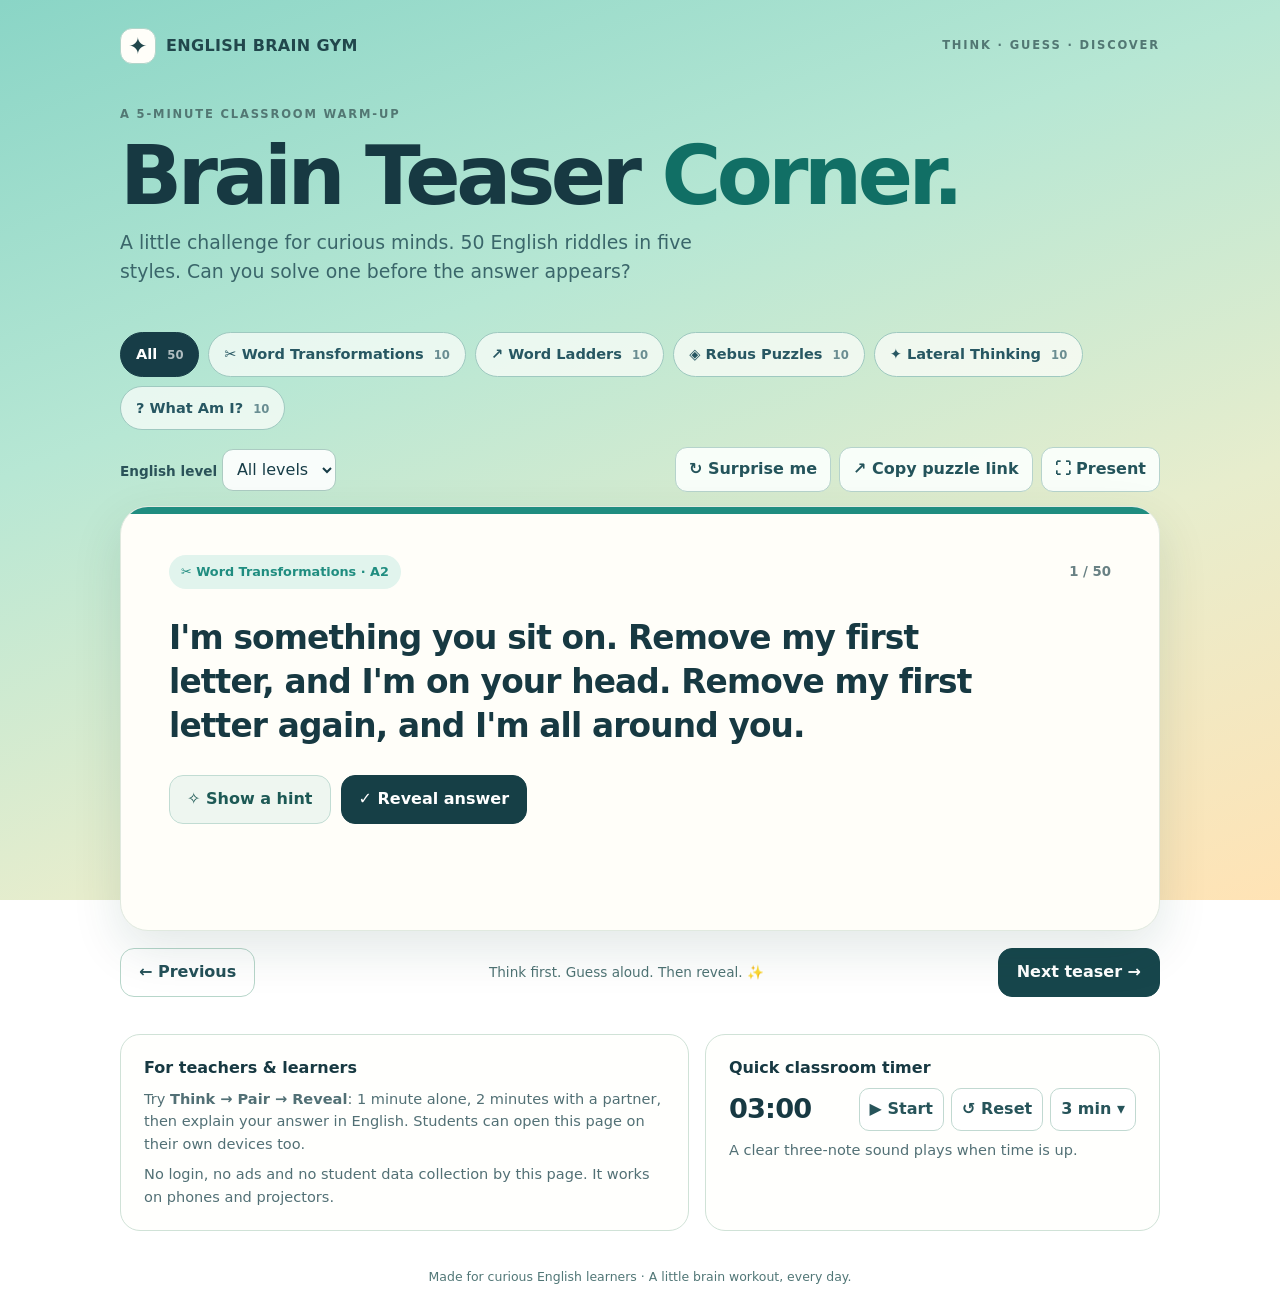
==== brain-teaser-corner/index.html @ 9cae8aae "Add standalone Brain Teaser Corner with 50 English classroom puzzles" ====
<!doctype html>
<html lang="en">
<head>
<meta charset="UTF-8"><meta name="viewport" content="width=device-width, initial-scale=1">
<meta name="theme-color" content="#c5efe3">
<meta name="description" content="50 English brain teasers for the classroom: word transformations, word ladders, rebus puzzles, lateral thinking, and What Am I?">
<title>Brain Teaser Corner · English warm-ups</title>
<style>
:root{color-scheme:light;--ink:#173942;--muted:#59747b;--paper:#fffef9;--border:#cbded9;--accent:#208d80;--accent-light:#d8f2ea;--shadow:0 18px 50px rgba(16,63,60,.12)}
*{box-sizing:border-box}html{scroll-behavior:smooth}body{margin:0;color:var(--ink);font:16px/1.55 ui-sans-serif,system-ui,-apple-system,BlinkMacSystemFont,"Segoe UI",sans-serif;background:linear-gradient(160deg,#8ad5c6 0%,#b7e7d4 35%,#e7edcd 68%,#ffe3b5 100%) fixed;min-height:100vh}
button,select{font:inherit}button{cursor:pointer}button:focus-visible,select:focus-visible,a:focus-visible{outline:3px solid #2844ad;outline-offset:3px}
.wrap{width:min(100% - 36px,1040px);margin:auto}header{padding:28px 0 12px}.brand{display:flex;align-items:center;gap:10px;color:#21474c;font-weight:780;letter-spacing:.02em}.brand-icon{display:grid;place-items:center;width:36px;height:36px;background:var(--paper);border-radius:12px;border:1px solid #b2d5ca;font-size:23px}.top{display:flex;gap:18px;align-items:center;justify-content:space-between}.eyebrow{text-transform:uppercase;letter-spacing:.16em;font-weight:800;font-size:.72rem;color:#527773}.hero{padding:30px 0 20px}.hero h1{margin:10px 0 9px;font-size:clamp(2.45rem,6.5vw,5.1rem);line-height:1.04;letter-spacing:-.055em;font-weight:850}.hero h1 span{color:#116f65}.subtitle{margin:0;color:#3a666a;max-width:620px;font-size:clamp(1rem,2.2vw,1.18rem)}
.pills{display:flex;flex-wrap:wrap;gap:9px;margin:26px 0 17px}.pill{border:1px solid #9fc9c0;background:rgba(255,255,252,.70);border-radius:40px;padding:10px 15px;color:#275762;font-size:.91rem;font-weight:650;min-height:43px}.pill[aria-pressed="true"]{background:#173d47;color:#fff;border-color:#173d47}.pill .count{opacity:.66;padding-left:5px;font-size:.8em}
.toolbar{display:flex;justify-content:space-between;align-items:center;gap:12px;flex-wrap:wrap;margin-bottom:14px}.toolbar-right{display:flex;gap:8px;flex-wrap:wrap;align-items:center}.level-label{font-size:.85rem;font-weight:750;color:#2b5359}.level-select{background:rgba(255,255,255,.9);color:#173d47;border:1px solid #accbc2;border-radius:11px;padding:9px 10px;min-height:42px}.small-btn{border:1px solid #b6d3cc;color:#24545b;background:#fbfffcee;padding:9px 13px;min-height:42px;border-radius:12px;font-weight:700}.small-btn:hover,.pill:hover{filter:brightness(.96)}.small-btn[disabled]{opacity:.45;cursor:not-allowed}
.main-card{position:relative;border-radius:28px;border:1px solid #e0e9df;background:var(--paper);padding:clamp(22px,4.5vw,48px);min-height:425px;box-shadow:var(--shadow);overflow:hidden}.main-card:before{content:"";position:absolute;top:0;left:0;right:0;height:7px;background:var(--accent)}
.kicker{display:flex;justify-content:space-between;align-items:center;gap:10px;flex-wrap:wrap}.category-chip{border-radius:30px;background:var(--accent-light);color:var(--accent);padding:7px 12px;font-size:.8rem;font-weight:800}.card-counter{font-size:.83rem;color:#698184;font-weight:700}.question{font-size:clamp(1.32rem,2.65vw,2.05rem);font-weight:770;letter-spacing:-.026em;line-height:1.35;margin:27px 0 22px;max-width:840px}.rebus-visual{font-family:ui-monospace,SFMono-Regular,Consolas,monospace;font-size:clamp(1.6rem,4.8vw,3rem);font-weight:850;line-height:1.35;letter-spacing:.04em;white-space:pre;overflow:auto;text-align:center;background:#f0f8f4;border:2px dashed #c8e1d4;border-radius:17px;padding:24px 12px;margin:13px 0 23px}.ladder-visual{background:#f0f6ff;border:2px dashed #ccd8ea;border-radius:16px;padding:22px 15px;font-size:clamp(1.25rem,3vw,1.75rem);font-weight:850;text-align:center;letter-spacing:.035em;margin:15px 0 22px}.ladder-visual .blank{color:#8b9fa8;padding:0 5px}
.actions{display:flex;flex-wrap:wrap;gap:10px;margin-top:26px}.action{min-height:48px;border-radius:14px;padding:11px 17px;border:1px solid #c1dcd3;background:#eef6f0;color:#1d5955;font-weight:800}.action.primary{background:#163f46;border-color:#163f46;color:white}.action:hover{transform:translateY(-1px)}.action[aria-expanded="true"]{background:#dce9e5}
.reveal{margin-top:19px;padding:18px 20px;background:#eaf5ee;border-left:4px solid var(--accent);border-radius:13px}.reveal h3{margin:0 0 7px;font-size:.8rem;letter-spacing:.08em;text-transform:uppercase;color:#27786a}.reveal p{margin:0;font-size:1.08rem;overflow-wrap:anywhere}.reveal p.answer{font-weight:800;color:#153e3f;font-size:clamp(1.13rem,2.4vw,1.5rem)}.reveal p.why{font-size:.93rem;color:#54716c;margin-top:9px}.hidden{display:none!important}
.bottom-nav{display:flex;justify-content:space-between;gap:10px;align-items:center;margin:17px 0 7px;flex-wrap:wrap}.nav-btn{background:rgba(255,255,255,.81);border:1px solid #b7d6ca;border-radius:14px;min-height:46px;padding:11px 18px;color:#245058;font-weight:800}.nav-btn.next{background:#17464c;color:white;border-color:#17464c}.tip{color:#4f7374;font-size:.85rem}.below{display:grid;grid-template-columns:1.25fr 1fr;gap:16px;margin:37px 0 36px}.info{border-radius:20px;border:1px solid #d0e2d7;background:rgba(255,255,252,.72);padding:21px 23px}.info h2{font-size:1rem;margin:0 0 7px}.info p{margin:0;color:#527075;font-size:.91rem}.info .tiny{margin-top:8px}.timer-box{display:flex;justify-content:space-between;align-items:center;gap:10px}.time{font-weight:900;font-size:1.7rem;font-variant-numeric:tabular-nums;letter-spacing:-.03em}.timer-buttons{display:flex;gap:7px;flex-wrap:wrap}.timer-buttons button{padding:8px 10px;background:white;border:1px solid #c1d9d1;border-radius:10px;font-weight:700;color:#27545a}
footer{text-align:center;color:#517777;font-size:.78rem;padding:0 0 28px}.footer-link{color:#275a6a;font-weight:700}.notification{position:fixed;bottom:20px;left:50%;transform:translateX(-50%);background:#193f47;color:#fff;padding:12px 19px;border-radius:13px;box-shadow:var(--shadow);z-index:2}
@media(max-width:660px){.wrap{width:min(100% - 22px,1040px)}header{padding-top:16px}.hero{padding-top:20px}.pills{margin-top:22px}.main-card{border-radius:20px;min-height:425px}.below{grid-template-columns:1fr}.bottom-nav .tip{order:3;width:100%;text-align:center}.small-btn{padding:8px 11px}.rebus-visual{font-size:1.25rem;padding:22px 6px}.timer-box{align-items:flex-start;flex-direction:column}}
@media(prefers-reduced-motion:reduce){*,*:before,*:after{animation:none!important;scroll-behavior:auto!important;transition:none!important}}
@media print{body{background:#fff}header,.pills,.toolbar,.actions,.bottom-nav,.below,footer{display:none}.main-card{box-shadow:none;border:1px solid #777}.reveal.hidden{display:block!important}}
</style>
</head>
<body>
<div class="wrap">
<header class="top"><div class="brand"><span class="brand-icon" aria-hidden="true">✦</span> ENGLISH BRAIN GYM</div><div class="eyebrow">Think · Guess · Discover</div></header>
<section class="hero"><div class="eyebrow">A 5-minute classroom warm-up</div><h1>Brain Teaser <span>Corner.</span></h1><p class="subtitle">A little challenge for curious minds. 50 English riddles in five styles. Can you solve one before the answer appears?</p></section>
<nav class="pills" id="categoryNav" aria-label="Puzzle categories"></nav>
<div class="toolbar"><div><label class="level-label" for="level">English level </label><select id="level" class="level-select"><option value="all">All levels</option><option value="A2">A2</option><option value="B1">B1</option></select></div><div class="toolbar-right"><button class="small-btn" id="randomBtn" type="button">↻ Surprise me</button><button class="small-btn" id="shareBtn" type="button">↗ Copy puzzle link</button><button class="small-btn" id="fullBtn" type="button">⛶ Present</button></div></div>
<main>
<article class="main-card" id="puzzleCard" aria-labelledby="question"><div class="kicker"><span class="category-chip" id="categoryChip"></span><span class="card-counter" id="count"></span></div><h2 id="question" class="question"></h2><div id="visual" class="rebus-visual hidden" aria-label="Visual rebus puzzle"></div><div id="ladderVisual" class="ladder-visual hidden" aria-hidden="true"></div><div class="actions"><button class="action" id="hintBtn" aria-expanded="false" type="button">✧ Show a hint</button><button class="action primary" id="answerBtn" aria-expanded="false" type="button">✓ Reveal answer</button></div><div class="reveal hidden" id="hintPanel" aria-live="polite"><h3>Hint</h3><p id="hintText"></p></div><div class="reveal hidden" id="answerPanel" aria-live="polite"><h3>Solution</h3><p class="answer" id="answerText"></p><p class="why" id="explanation"></p></div></article>
<div class="bottom-nav"><button class="nav-btn" id="prevBtn" type="button">← Previous</button><div class="tip">Think first. Guess aloud. Then reveal. ✨</div><button class="nav-btn next" id="nextBtn" type="button">Next teaser →</button></div>
</main>
<section class="below" aria-label="Classroom tools"><div class="info"><h2>For teachers & learners</h2><p>Try <strong>Think → Pair → Reveal</strong>: 1 minute alone, 2 minutes with a partner, then explain your answer in English. Students can open this page on their own devices too.</p><p class="tiny">No login, no ads and no student data collection by this page. It works on phones and projectors.</p></div><div class="info"><h2>Quick classroom timer</h2><div class="timer-box"><div class="time" id="timerReadout" aria-live="off">03:00</div><div class="timer-buttons"><button id="timerStart" type="button">▶ Start</button><button id="timerReset" type="button">↺ Reset</button><button id="timerDuration" type="button" title="Change between 2, 3 and 5 minutes">3 min ▾</button></div></div><p class="tiny">A clear three-note sound plays when time is up.</p></div></section>
<footer>Made for curious English learners · A little brain workout, every day.</footer>
</div><div class="notification hidden" role="status" id="toast"></div>
<script>
"use strict";
const DATA={"categoryMeta":[{"id":"transform","name":"Word Transformations","icon":"✂","summary":"Remove letters. Find new words.","color":"#208d80"},{"id":"ladder","name":"Word Ladders","icon":"↗","summary":"Change one letter at a time.","color":"#5364ba"},{"id":"rebus","name":"Rebus Puzzles","icon":"◈","summary":"Read between the lines.","color":"#aa637b"},{"id":"lateral","name":"Lateral Thinking","icon":"✦","summary":"Look beyond the obvious.","color":"#c17b33"},{"id":"what","name":"What Am I?","icon":"?","summary":"Follow the clues.","color":"#507f6f"}],"puzzles":[{"id":1,"q":"I'm something you sit on. Remove my first letter, and I'm on your head. Remove my first letter again, and I'm all around you.","hint":"Think about furniture, hair and the atmosphere.","a":"CHAIR → HAIR → AIR","why":"Each time, remove the first letter to reveal another English word.","level":"A2","type":"transform"},{"id":2,"q":"I'm the amount of money you pay. Remove my first letter, and I'm food. Remove my first letter again, and I'm frozen water.","hint":"The middle word is often served with curry.","a":"PRICE → RICE → ICE","why":"PRICE loses P; RICE loses R.","level":"A2","type":"transform"},{"id":3,"q":"I'm something you eat from. Remove my first letter, and I'm not on time. Remove my first letter again, and I'm the past tense of 'eat'.","hint":"Think about dinner.","a":"PLATE → LATE → ATE","why":"PLATE loses P, then LATE loses L.","level":"A2","type":"transform"},{"id":4,"q":"I'm what your eyes do in a fraction of a second. Remove my first letter, and I'm a connection. Remove my first letter again, and I can be used for writing.","hint":"The first word begins with B.","a":"BLINK → LINK → INK","why":"One letter disappears from the beginning at every step.","level":"A2","type":"transform"},{"id":5,"q":"I'm a hard object found on the ground. Remove my first letter, and I'm a quality of a voice. Remove my first letter again, and I'm a number.","hint":"The final word is the smallest positive whole number.","a":"STONE → TONE → ONE","why":"Remove S, then T.","level":"A2","type":"transform"},{"id":6,"q":"I'm what you do when you give someone part of what you have. Remove my first letter, and I'm an animal with long ears. Remove my first letter again, and I'm a form of 'be'.","hint":"The animal looks like a rabbit.","a":"SHARE → HARE → ARE","why":"SHARE loses S, then HARE loses H.","level":"B1","type":"transform"},{"id":7,"q":"I'm what you do at the beginning of a race. Remove my first letter, and I'm a small sweet pastry. Remove my first letter again, and I'm something you can see in a museum.","hint":"You might visit a gallery to see the final word.","a":"START → TART → ART","why":"Remove the first letter twice.","level":"A2","type":"transform"},{"id":8,"q":"I'm the enormous area beyond Earth. Remove my first letter, and I'm the speed of someone's walking. Remove my first letter again, and I'm a playing card.","hint":"The last word can be the highest card.","a":"SPACE → PACE → ACE","why":"SPACE loses S; PACE loses P.","level":"B1","type":"transform"},{"id":9,"q":"I'm a sudden burst of light. Remove my first letter, and I'm a hair at the edge of your eyelid. Remove my first letter again, and I'm what is left after a fire.","hint":"Think of cameras, eyelashes and fireplaces.","a":"FLASH → LASH → ASH","why":"Remove the first letter twice.","level":"B1","type":"transform"},{"id":10,"q":"I'm a verb meaning to tell someone off. Remove my first letter, and I describe low temperature. Remove my first letter again, and I describe someone or something that has existed a long time.","hint":"The middle word is the opposite of hot.","a":"SCOLD → COLD → OLD","why":"SCOLD loses S, then COLD loses C.","level":"B1","type":"transform"},{"id":11,"q":"Turn CAT into DOG in 3 moves. Change only ONE letter at a time; every new word must be a real English word.","hint":"A small pet becomes another pet.","a":"CAT → COT → DOT → DOG","why":"Each arrow changes exactly one letter. Here is one valid route (other routes may exist).","level":"A2","type":"ladder"},{"id":12,"q":"Turn COLD into WARM in 4 moves. Change only ONE letter at a time; every new word must be a real English word.","hint":"Think of strings, postcards and hospital rooms.","a":"COLD → CORD → CARD → WARD → WARM","why":"Each arrow changes exactly one letter. Here is one valid route (other routes may exist).","level":"A2","type":"ladder"},{"id":13,"q":"Turn PIG into COW in 5 moves. Change only ONE letter at a time; every new word must be a real English word.","hint":"This route includes a bag and a swamp.","a":"PIG → BIG → BAG → BOG → COG → COW","why":"Each arrow changes exactly one letter. Here is one valid route (other routes may exist).","level":"A2","type":"ladder"},{"id":14,"q":"Turn SAND into WIND in 4 moves. Change only ONE letter at a time; every new word must be a real English word.","hint":"Some middle words are verbs.","a":"SAND → BAND → BEND → BIND → WIND","why":"Each arrow changes exactly one letter. Here is one valid route (other routes may exist).","level":"A2","type":"ladder"},{"id":15,"q":"Turn BOOK into READ in 7 moves. Change only ONE letter at a time; every new word must be a real English word.","hint":"The path visits the moon.","a":"BOOK → BOON → MOON → MOAN → MEAN → DEAN → DEAD → READ","why":"Each arrow changes exactly one letter. Here is one valid route (other routes may exist).","level":"B1","type":"ladder"},{"id":16,"q":"Turn LOVE into LIFE in 2 moves. Change only ONE letter at a time; every new word must be a real English word.","hint":"One middle word is also a verb meaning 'be alive'.","a":"LOVE → LIVE → LIFE","why":"Each arrow changes exactly one letter. Here is one valid route (other routes may exist).","level":"A2","type":"ladder"},{"id":17,"q":"Turn COLD into HOME in 3 moves. Change only ONE letter at a time; every new word must be a real English word.","hint":"Think of holding something, then an opening.","a":"COLD → HOLD → HOLE → HOME","why":"Each arrow changes exactly one letter. Here is one valid route (other routes may exist).","level":"A2","type":"ladder"},{"id":18,"q":"Turn MAKE into BITE in 3 moves. Change only ONE letter at a time; every new word must be a real English word.","hint":"A baker and a bicycle might help.","a":"MAKE → BAKE → BIKE → BITE","why":"Each arrow changes exactly one letter. Here is one valid route (other routes may exist).","level":"A2","type":"ladder"},{"id":19,"q":"Turn RING into SONG in 3 moves. Change only ONE letter at a time; every new word must be a real English word.","hint":"Two middle words are forms of the same verb.","a":"RING → SING → SANG → SONG","why":"Each arrow changes exactly one letter. Here is one valid route (other routes may exist).","level":"A2","type":"ladder"},{"id":20,"q":"Turn HAND into FOOT in 6 moves. Change only ONE letter at a time; every new word must be a real English word.","hint":"The final middle word is something you wear.","a":"HAND → BAND → BOND → BOLD → BOLT → BOOT → FOOT","why":"Each arrow changes exactly one letter. Here is one valid route (other routes may exist).","level":"B1","type":"ladder"},{"id":21,"visual":"   MAN\n─────────\n  BOARD","a":"Man overboard","hint":"Which word is over the other?","why":"MAN appears over BOARD.","q":"What English word or expression does this picture represent?","level":"A2–B1","type":"rebus"},{"id":22,"visual":"  STAND\n     I","a":"I understand","hint":"Where is the I?","why":"The letter I is under the word STAND.","q":"What English word or expression does this picture represent?","level":"A2–B1","type":"rebus"},{"id":23,"visual":" HEAD\n───────\n HEELS","a":"Head over heels","hint":"Look at what is above what.","why":"HEAD is over HEELS.","q":"What English word or expression does this picture represent?","level":"A2–B1","type":"rebus"},{"id":24,"visual":"SIDE       SIDE","a":"Side by side","hint":"Where are the two identical words?","why":"The two SIDEs are next to each other.","q":"What English word or expression does this picture represent?","level":"A2–B1","type":"rebus"},{"id":25,"visual":"  MIND\n─────────\n MATTER","a":"Mind over matter","hint":"Where is MIND?","why":"MIND is over MATTER.","q":"What English word or expression does this picture represent?","level":"A2–B1","type":"rebus"},{"id":26,"visual":"E C N A L G","a":"A backward glance","hint":"Try reading the letters from right to left.","why":"GLANCE is written backwards.","q":"What English word or expression does this picture represent?","level":"A2–B1","type":"rebus"},{"id":27,"visual":"NOON       GOOD","a":"Good afternoon","hint":"Where is GOOD in relation to NOON?","why":"GOOD comes after NOON.","q":"What English word or expression does this picture represent?","level":"A2–B1","type":"rebus"},{"id":28,"visual":"CYCLE\nCYCLE\nCYCLE","a":"Tricycle","hint":"Count the cycles.","why":"There are three (tri-) cycles.","q":"What English word or expression does this picture represent?","level":"A2–B1","type":"rebus"},{"id":29,"visual":"PRO\n\nMISE","a":"A broken promise","hint":"Think about the missing connection.","why":"The word PROMISE has been broken into two parts.","q":"What English word or expression does this picture represent?","level":"A2–B1","type":"rebus"},{"id":30,"visual":"────────────\n    READ\n────────────","a":"Read between the lines","hint":"What should you do with the word in the middle?","why":"READ is literally between two lines.","q":"What English word or expression does this picture represent?","level":"A2–B1","type":"rebus"},{"id":31,"q":"A man pushes his car to a hotel. Suddenly, he knows he has lost all his money. Why?","hint":"It isn't a real car.","a":"He's playing Monopoly.","why":"The car is his game piece, and the hotel is on a property he landed on.","level":"B1","type":"lateral"},{"id":32,"q":"A short woman lives on the 20th floor. On most days she takes the lift to the 12th floor and walks up. On rainy days she goes straight to the 20th. Why?","hint":"Think about what she carries when it rains.","a":"She can reach the 20th-floor button with her umbrella.","why":"Without it, she can only reach the lower buttons.","level":"B1","type":"lateral"},{"id":33,"q":"There is water and broken glass on the floor. Two dead creatures lie nearby. No one has entered the room. What happened?","hint":"The creatures don't need to breathe air.","a":"A fishbowl broke and two fish died.","why":"The broken glass and water came from the fishbowl.","level":"A2","type":"lateral"},{"id":34,"q":"A player runs away from home, turns left three times, and arrives back home to find two people wearing masks. What sport is this?","hint":"'Home' has a special meaning in this sport.","a":"Baseball.","why":"The player ran round the bases. The catcher and umpire wear masks.","level":"B1","type":"lateral"},{"id":35,"q":"You have one match, a candle, an oil lamp and a fireplace. What do you light first?","hint":"You need something before you can light the other three.","a":"The match.","why":"You must light the match before anything else.","level":"A2","type":"lateral"},{"id":36,"q":"A doctor tells you to take three pills, one every 30 minutes. You take the first pill now. How long until you take the third?","hint":"Write down the times: 0, 30, ...","a":"60 minutes.","why":"The first is now, the second after 30 minutes, and the third after 60.","level":"A2","type":"lateral"},{"id":37,"q":"A person is found dead in a field. Nearby is an unopened package. What is the package?","hint":"The person fell from a great height.","a":"A parachute that didn't open.","why":"The 'package' is the unopened parachute.","level":"B1","type":"lateral"},{"id":38,"q":"A driver goes along a dark-looking road with no headlights and no streetlights, yet sees a pedestrian clearly. How?","hint":"Was it really night?","a":"It was daytime.","why":"Nothing says the drive happened after sunset.","level":"A2","type":"lateral"},{"id":39,"q":"Two fathers and two sons share three sandwiches. Each person gets one. How is that possible?","hint":"One person can be both a father and a son.","a":"There are three people: grandfather, father and son.","why":"The middle person counts as both a father and a son.","level":"A2","type":"lateral"},{"id":40,"q":"Three doctors say Sam is their brother. Sam says, 'I have no brothers.' How can both statements be true?","hint":"Don't assume the doctors are men.","a":"The three doctors are Sam's sisters.","why":"They can truthfully call Sam their brother, while Sam has no brothers.","level":"A2","type":"lateral"},{"id":41,"q":"I have keys but no locks, and a space but no room. You can enter, but you cannot go inside. What am I?","hint":"You probably use me at a computer.","a":"A keyboard.","why":"A keyboard has keys, a Space key and an Enter key.","level":"A2","type":"what"},{"id":42,"q":"The more I dry, the wetter I become. What am I?","hint":"You often use me after a shower.","a":"A towel.","why":"A towel absorbs the water as it dries you.","level":"A2","type":"what"},{"id":43,"q":"I can travel around the world while staying in a corner. What am I?","hint":"Think of sending a letter.","a":"A postage stamp.","why":"A stamp stays in the corner of an envelope while it travels.","level":"B1","type":"what"},{"id":44,"q":"I have a face and hands but no arms or legs. What am I?","hint":"I can tell you something about time.","a":"A clock.","why":"A clock has a face and hands.","level":"A2","type":"what"},{"id":45,"q":"I have a neck but no head, and a body but no legs. What am I?","hint":"You might fill me with water.","a":"A bottle.","why":"Bottles have necks and bodies.","level":"A2","type":"what"},{"id":46,"q":"The more you take away from me, the bigger I get. What am I?","hint":"Imagine digging in the ground.","a":"A hole.","why":"Removing soil makes a hole bigger.","level":"A2","type":"what"},{"id":47,"q":"I'm lighter than a feather, but you cannot hold me for very long. What am I?","hint":"You do it all day without thinking.","a":"Your breath.","why":"You can hold your breath only for a limited time.","level":"B1","type":"what"},{"id":48,"q":"I have lots of teeth but I never bite. What am I?","hint":"You might use me in front of a mirror.","a":"A comb.","why":"A comb has teeth to separate strands of hair.","level":"A2","type":"what"},{"id":49,"q":"I have cities but no houses, forests but no trees, and rivers but no water. What am I?","hint":"Travellers and geography students use me.","a":"A map.","why":"A map shows places using symbols rather than real buildings or rivers.","level":"B1","type":"what"},{"id":50,"q":"I'm always ahead of you, but you can never see me. What am I?","hint":"Yesterday, today, tomorrow...","a":"The future.","why":"The future lies ahead and hasn't happened yet.","level":"B1","type":"what"}]};
const puzzles=DATA.puzzles, cats=DATA.categoryMeta;
const $=id=>document.getElementById(id);
let selected="all", level="all", visible=[], pos=0, revealHint=false, revealAnswer=false;
function htmlEscape(x){return x.replaceAll("&","&amp;").replaceAll("<","&lt;").replaceAll(">","&gt;")}
function colorFor(cat){return cats.find(c=>c.id===cat)||cats[0]}
function applyFilters(preferredId){
  visible=puzzles.filter(p=>(selected==="all"||p.type===selected)&&(level==="all"||p.level.includes(level)));
  if(!visible.length){level="all";$("level").value="all";visible=puzzles.filter(p=>selected==="all"||p.type===selected)}
  let found=visible.findIndex(p=>p.id===preferredId);pos=found>=0?found:0;render();
}
function renderNav(){
 const allCount=puzzles.filter(p=>level==="all"||p.level.includes(level)).length;
 $("categoryNav").innerHTML='<button type="button" class="pill" data-cat="all" aria-pressed="'+(selected==="all")+'">All <span class="count">'+allCount+'</span></button>'+
 cats.map(c=>'<button type="button" class="pill" data-cat="'+c.id+'" aria-pressed="'+(selected===c.id)+'">'+c.icon+' '+c.name+' <span class="count">'+puzzles.filter(p=>p.type===c.id&&(level==="all"||p.level.includes(level))).length+'</span></button>').join("");
}
function render(){
 const p=visible[pos];if(!p)return;
 const c=colorFor(p.type);
 document.documentElement.style.setProperty("--accent",c.color);
 document.documentElement.style.setProperty("--accent-light",{"transform":"#e1f4ed","ladder":"#e6eafb","rebus":"#f7e8ed","lateral":"#fff0dc","what":"#e5f2e8"}[p.type]);
 $("categoryChip").textContent=c.icon+" "+c.name+" · "+p.level;
 $("count").textContent=(pos+1)+" / "+visible.length;
 $("question").textContent=p.q;
 $("visual").classList.toggle("hidden",!p.visual);
 $("visual").textContent=p.visual||"";
 $("ladderVisual").classList.toggle("hidden",p.type!=="ladder");
 if(p.type==="ladder"){
 const words=p.a.split(" → ");$("ladderVisual").textContent=words[0]+"  →  "+Array(words.length-2).fill("___").join("  →  ")+"  →  "+words.at(-1);
 }
 $("hintText").textContent=p.hint;$("answerText").textContent=p.a;$("explanation").textContent=p.why;
 revealHint=false;revealAnswer=false;syncReveal();renderNav();
 const u=new URL(location.href);u.searchParams.set("p",String(p.id));history.replaceState(null,"",u);
}
function syncReveal(){
 $("hintPanel").classList.toggle("hidden",!revealHint);$("answerPanel").classList.toggle("hidden",!revealAnswer);
 $("hintBtn").setAttribute("aria-expanded",String(revealHint));$("answerBtn").setAttribute("aria-expanded",String(revealAnswer));
 $("hintBtn").textContent=revealHint?"✧ Hide hint":"✧ Show a hint";
 $("answerBtn").textContent=revealAnswer?"✓ Hide answer":"✓ Reveal answer";
}
function shift(d){pos=(pos+d+visible.length)%visible.length;render()}
function toast(s){const t=$("toast");t.textContent=s;t.classList.remove("hidden");clearTimeout(toast.timer);toast.timer=setTimeout(()=>t.classList.add("hidden"),2600)}
$("categoryNav").addEventListener("click",e=>{const b=e.target.closest("[data-cat]");if(!b)return;selected=b.dataset.cat;applyFilters()});
$("level").addEventListener("change",e=>{level=e.target.value;applyFilters()});
$("hintBtn").addEventListener("click",()=>{revealHint=!revealHint;syncReveal()});
$("answerBtn").addEventListener("click",()=>{revealAnswer=!revealAnswer;syncReveal()});
$("prevBtn").addEventListener("click",()=>shift(-1));$("nextBtn").addEventListener("click",()=>shift(1));
$("randomBtn").addEventListener("click",()=>{if(visible.length<2)return;let k;do{k=Math.floor(Math.random()*visible.length)}while(k===pos);pos=k;render()});
$("shareBtn").addEventListener("click",async()=>{try{await navigator.clipboard.writeText(location.href);toast("Puzzle link copied ✓")}catch(e){const t=document.createElement("textarea");t.value=location.href;document.body.appendChild(t);t.select();document.execCommand("copy");t.remove();toast("Puzzle link copied ✓")}});
$("fullBtn").addEventListener("click",()=>{if(document.fullscreenElement){document.exitFullscreen?.()}else{document.documentElement.requestFullscreen?.().catch(()=>toast("Fullscreen is unavailable in this browser"))}});
document.addEventListener("keydown",e=>{if(["INPUT","TEXTAREA","SELECT","BUTTON"].includes(document.activeElement?.tagName))return;if(e.key==="ArrowRight")shift(1);if(e.key==="ArrowLeft")shift(-1)});
let total=180,remaining=180,interval=null,deadline=0;const durations=[120,180,300];let durPos=1;
function timeRender(){const m=Math.floor(remaining/60),s=remaining%60;$("timerReadout").textContent=String(m).padStart(2,"0")+":"+String(s).padStart(2,"0")}
function threeNoteChime(){
 try{const C=window.AudioContext||window.webkitAudioContext;if(!C)return;const c=new C();[659,784,988].forEach((freq,i)=>{const o=c.createOscillator(),g=c.createGain();o.type="sine";o.frequency.value=freq;o.connect(g);g.connect(c.destination);let t=c.currentTime+i*.24;g.gain.setValueAtTime(.0001,t);g.gain.exponentialRampToValueAtTime(.28,t+.035);g.gain.exponentialRampToValueAtTime(.0001,t+.42);o.start(t);o.stop(t+.45)});setTimeout(()=>c.close(),1800)}catch(e){}
}
function stopTimer(){clearInterval(interval);interval=null;$("timerStart").textContent="▶ Start"}
function tick(){remaining=Math.max(0,Math.ceil((deadline-Date.now())/1000));timeRender();if(!remaining){stopTimer();threeNoteChime();toast("Time is up! Reveal your answer 🎉")}}
$("timerStart").addEventListener("click",()=>{if(interval){remaining=Math.max(0,Math.ceil((deadline-Date.now())/1000));stopTimer();timeRender();return}if(remaining===0)remaining=total;deadline=Date.now()+remaining*1000;interval=setInterval(tick,200);$("timerStart").textContent="Ⅱ Pause";tick()});
$("timerReset").addEventListener("click",()=>{stopTimer();remaining=total;timeRender()});
$("timerDuration").addEventListener("click",()=>{durPos=(durPos+1)%durations.length;total=durations[durPos];remaining=total;stopTimer();$("timerDuration").textContent=total/60+" min ▾";timeRender()});
const params=new URLSearchParams(location.search);let id=Number(params.get("p"));if(!Number.isInteger(id)||id<1||id>50)id=1;
selected="all";level="all";applyFilters(id);timeRender();
</script>
</body>
</html>
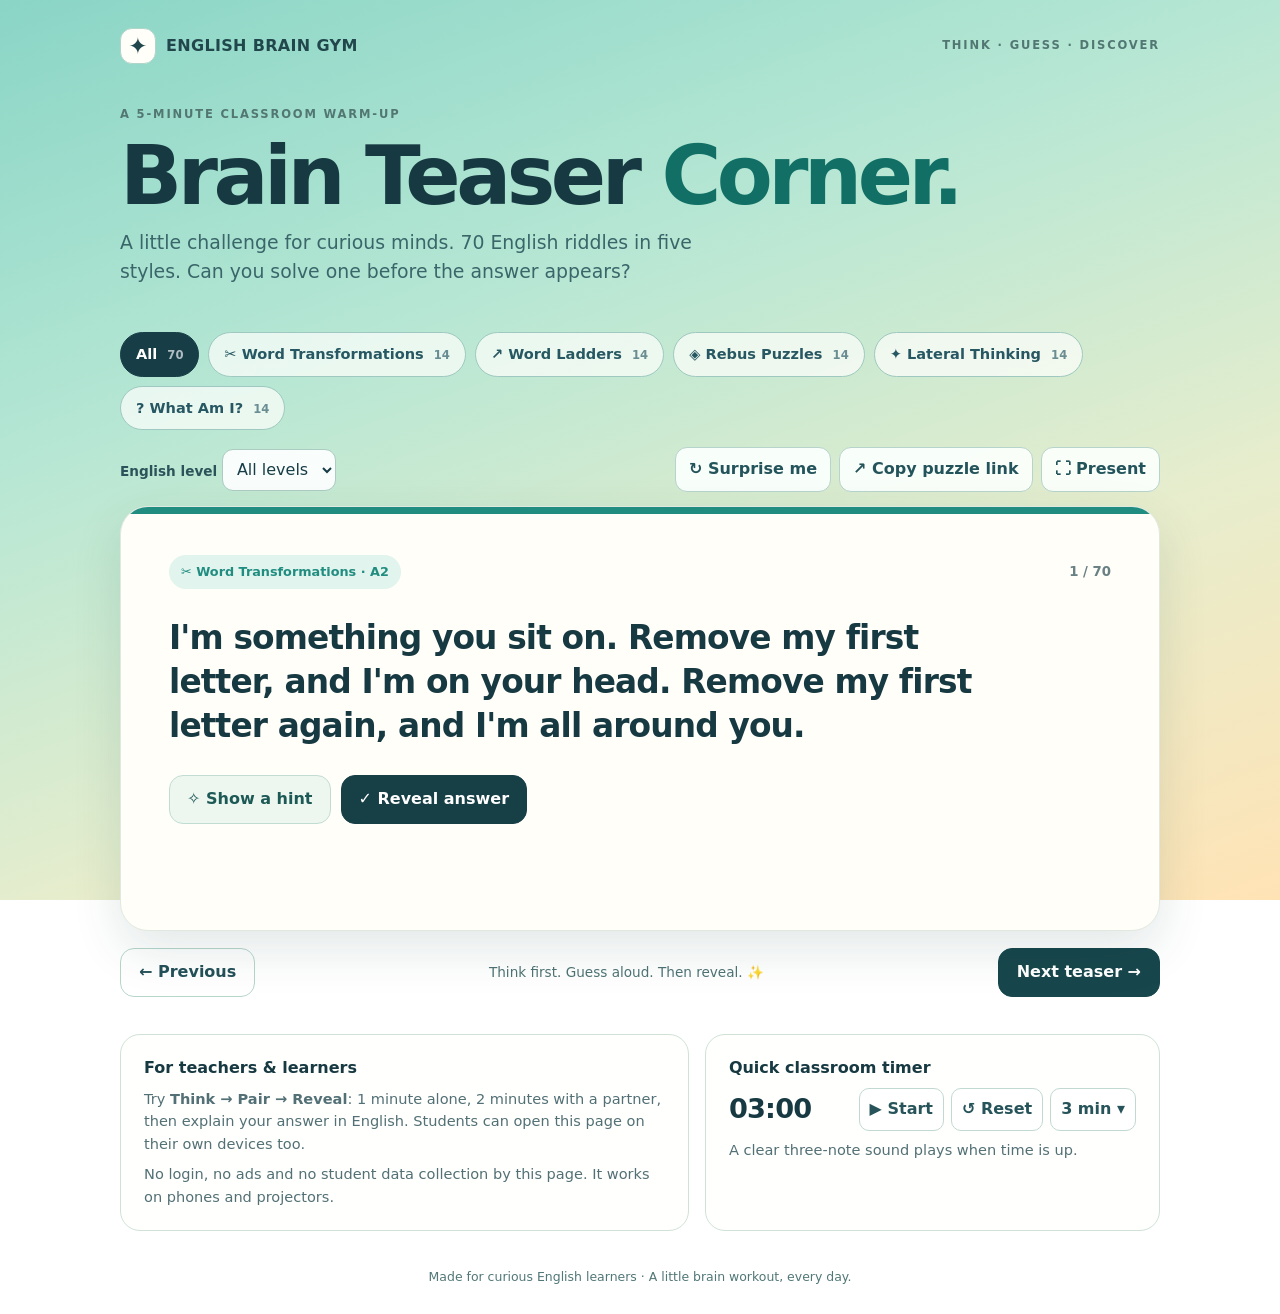
==== commit b08acfab: "Add 20 B2 classroom brain teasers across five categories; update level filters and counts" ====
--- a/brain-teaser-corner/index.html
+++ b/brain-teaser-corner/index.html
@@ -3,7 +3,7 @@
 <head>
 <meta charset="UTF-8"><meta name="viewport" content="width=device-width, initial-scale=1">
 <meta name="theme-color" content="#c5efe3">
-<meta name="description" content="50 English brain teasers for the classroom: word transformations, word ladders, rebus puzzles, lateral thinking, and What Am I?">
+<meta name="description" content="70 English brain teasers for the classroom: word transformations, word ladders, rebus puzzles, lateral thinking, and What Am I?">
 <title>Brain Teaser Corner · English warm-ups</title>
 <style>
 :root{color-scheme:light;--ink:#173942;--muted:#59747b;--paper:#fffef9;--border:#cbded9;--accent:#208d80;--accent-light:#d8f2ea;--shadow:0 18px 50px rgba(16,63,60,.12)}
@@ -26,9 +26,9 @@
 <body>
 <div class="wrap">
 <header class="top"><div class="brand"><span class="brand-icon" aria-hidden="true">✦</span> ENGLISH BRAIN GYM</div><div class="eyebrow">Think · Guess · Discover</div></header>
-<section class="hero"><div class="eyebrow">A 5-minute classroom warm-up</div><h1>Brain Teaser <span>Corner.</span></h1><p class="subtitle">A little challenge for curious minds. 50 English riddles in five styles. Can you solve one before the answer appears?</p></section>
+<section class="hero"><div class="eyebrow">A 5-minute classroom warm-up</div><h1>Brain Teaser <span>Corner.</span></h1><p class="subtitle">A little challenge for curious minds. 70 English riddles in five styles. Can you solve one before the answer appears?</p></section>
 <nav class="pills" id="categoryNav" aria-label="Puzzle categories"></nav>
-<div class="toolbar"><div><label class="level-label" for="level">English level </label><select id="level" class="level-select"><option value="all">All levels</option><option value="A2">A2</option><option value="B1">B1</option></select></div><div class="toolbar-right"><button class="small-btn" id="randomBtn" type="button">↻ Surprise me</button><button class="small-btn" id="shareBtn" type="button">↗ Copy puzzle link</button><button class="small-btn" id="fullBtn" type="button">⛶ Present</button></div></div>
+<div class="toolbar"><div><label class="level-label" for="level">English level </label><select id="level" class="level-select"><option value="all">All levels</option><option value="A2">A2</option><option value="B1">B1</option><option value="B2">B2</option></select></div><div class="toolbar-right"><button class="small-btn" id="randomBtn" type="button">↻ Surprise me</button><button class="small-btn" id="shareBtn" type="button">↗ Copy puzzle link</button><button class="small-btn" id="fullBtn" type="button">⛶ Present</button></div></div>
 <main>
 <article class="main-card" id="puzzleCard" aria-labelledby="question"><div class="kicker"><span class="category-chip" id="categoryChip"></span><span class="card-counter" id="count"></span></div><h2 id="question" class="question"></h2><div id="visual" class="rebus-visual hidden" aria-label="Visual rebus puzzle"></div><div id="ladderVisual" class="ladder-visual hidden" aria-hidden="true"></div><div class="actions"><button class="action" id="hintBtn" aria-expanded="false" type="button">✧ Show a hint</button><button class="action primary" id="answerBtn" aria-expanded="false" type="button">✓ Reveal answer</button></div><div class="reveal hidden" id="hintPanel" aria-live="polite"><h3>Hint</h3><p id="hintText"></p></div><div class="reveal hidden" id="answerPanel" aria-live="polite"><h3>Solution</h3><p class="answer" id="answerText"></p><p class="why" id="explanation"></p></div></article>
 <div class="bottom-nav"><button class="nav-btn" id="prevBtn" type="button">← Previous</button><div class="tip">Think first. Guess aloud. Then reveal. ✨</div><button class="nav-btn next" id="nextBtn" type="button">Next teaser →</button></div>
@@ -38,7 +38,7 @@
 </div><div class="notification hidden" role="status" id="toast"></div>
 <script>
 "use strict";
-const DATA={"categoryMeta":[{"id":"transform","name":"Word Transformations","icon":"✂","summary":"Remove letters. Find new words.","color":"#208d80"},{"id":"ladder","name":"Word Ladders","icon":"↗","summary":"Change one letter at a time.","color":"#5364ba"},{"id":"rebus","name":"Rebus Puzzles","icon":"◈","summary":"Read between the lines.","color":"#aa637b"},{"id":"lateral","name":"Lateral Thinking","icon":"✦","summary":"Look beyond the obvious.","color":"#c17b33"},{"id":"what","name":"What Am I?","icon":"?","summary":"Follow the clues.","color":"#507f6f"}],"puzzles":[{"id":1,"q":"I'm something you sit on. Remove my first letter, and I'm on your head. Remove my first letter again, and I'm all around you.","hint":"Think about furniture, hair and the atmosphere.","a":"CHAIR → HAIR → AIR","why":"Each time, remove the first letter to reveal another English word.","level":"A2","type":"transform"},{"id":2,"q":"I'm the amount of money you pay. Remove my first letter, and I'm food. Remove my first letter again, and I'm frozen water.","hint":"The middle word is often served with curry.","a":"PRICE → RICE → ICE","why":"PRICE loses P; RICE loses R.","level":"A2","type":"transform"},{"id":3,"q":"I'm something you eat from. Remove my first letter, and I'm not on time. Remove my first letter again, and I'm the past tense of 'eat'.","hint":"Think about dinner.","a":"PLATE → LATE → ATE","why":"PLATE loses P, then LATE loses L.","level":"A2","type":"transform"},{"id":4,"q":"I'm what your eyes do in a fraction of a second. Remove my first letter, and I'm a connection. Remove my first letter again, and I can be used for writing.","hint":"The first word begins with B.","a":"BLINK → LINK → INK","why":"One letter disappears from the beginning at every step.","level":"A2","type":"transform"},{"id":5,"q":"I'm a hard object found on the ground. Remove my first letter, and I'm a quality of a voice. Remove my first letter again, and I'm a number.","hint":"The final word is the smallest positive whole number.","a":"STONE → TONE → ONE","why":"Remove S, then T.","level":"A2","type":"transform"},{"id":6,"q":"I'm what you do when you give someone part of what you have. Remove my first letter, and I'm an animal with long ears. Remove my first letter again, and I'm a form of 'be'.","hint":"The animal looks like a rabbit.","a":"SHARE → HARE → ARE","why":"SHARE loses S, then HARE loses H.","level":"B1","type":"transform"},{"id":7,"q":"I'm what you do at the beginning of a race. Remove my first letter, and I'm a small sweet pastry. Remove my first letter again, and I'm something you can see in a museum.","hint":"You might visit a gallery to see the final word.","a":"START → TART → ART","why":"Remove the first letter twice.","level":"A2","type":"transform"},{"id":8,"q":"I'm the enormous area beyond Earth. Remove my first letter, and I'm the speed of someone's walking. Remove my first letter again, and I'm a playing card.","hint":"The last word can be the highest card.","a":"SPACE → PACE → ACE","why":"SPACE loses S; PACE loses P.","level":"B1","type":"transform"},{"id":9,"q":"I'm a sudden burst of light. Remove my first letter, and I'm a hair at the edge of your eyelid. Remove my first letter again, and I'm what is left after a fire.","hint":"Think of cameras, eyelashes and fireplaces.","a":"FLASH → LASH → ASH","why":"Remove the first letter twice.","level":"B1","type":"transform"},{"id":10,"q":"I'm a verb meaning to tell someone off. Remove my first letter, and I describe low temperature. Remove my first letter again, and I describe someone or something that has existed a long time.","hint":"The middle word is the opposite of hot.","a":"SCOLD → COLD → OLD","why":"SCOLD loses S, then COLD loses C.","level":"B1","type":"transform"},{"id":11,"q":"Turn CAT into DOG in 3 moves. Change only ONE letter at a time; every new word must be a real English word.","hint":"A small pet becomes another pet.","a":"CAT → COT → DOT → DOG","why":"Each arrow changes exactly one letter. Here is one valid route (other routes may exist).","level":"A2","type":"ladder"},{"id":12,"q":"Turn COLD into WARM in 4 moves. Change only ONE letter at a time; every new word must be a real English word.","hint":"Think of strings, postcards and hospital rooms.","a":"COLD → CORD → CARD → WARD → WARM","why":"Each arrow changes exactly one letter. Here is one valid route (other routes may exist).","level":"A2","type":"ladder"},{"id":13,"q":"Turn PIG into COW in 5 moves. Change only ONE letter at a time; every new word must be a real English word.","hint":"This route includes a bag and a swamp.","a":"PIG → BIG → BAG → BOG → COG → COW","why":"Each arrow changes exactly one letter. Here is one valid route (other routes may exist).","level":"A2","type":"ladder"},{"id":14,"q":"Turn SAND into WIND in 4 moves. Change only ONE letter at a time; every new word must be a real English word.","hint":"Some middle words are verbs.","a":"SAND → BAND → BEND → BIND → WIND","why":"Each arrow changes exactly one letter. Here is one valid route (other routes may exist).","level":"A2","type":"ladder"},{"id":15,"q":"Turn BOOK into READ in 7 moves. Change only ONE letter at a time; every new word must be a real English word.","hint":"The path visits the moon.","a":"BOOK → BOON → MOON → MOAN → MEAN → DEAN → DEAD → READ","why":"Each arrow changes exactly one letter. Here is one valid route (other routes may exist).","level":"B1","type":"ladder"},{"id":16,"q":"Turn LOVE into LIFE in 2 moves. Change only ONE letter at a time; every new word must be a real English word.","hint":"One middle word is also a verb meaning 'be alive'.","a":"LOVE → LIVE → LIFE","why":"Each arrow changes exactly one letter. Here is one valid route (other routes may exist).","level":"A2","type":"ladder"},{"id":17,"q":"Turn COLD into HOME in 3 moves. Change only ONE letter at a time; every new word must be a real English word.","hint":"Think of holding something, then an opening.","a":"COLD → HOLD → HOLE → HOME","why":"Each arrow changes exactly one letter. Here is one valid route (other routes may exist).","level":"A2","type":"ladder"},{"id":18,"q":"Turn MAKE into BITE in 3 moves. Change only ONE letter at a time; every new word must be a real English word.","hint":"A baker and a bicycle might help.","a":"MAKE → BAKE → BIKE → BITE","why":"Each arrow changes exactly one letter. Here is one valid route (other routes may exist).","level":"A2","type":"ladder"},{"id":19,"q":"Turn RING into SONG in 3 moves. Change only ONE letter at a time; every new word must be a real English word.","hint":"Two middle words are forms of the same verb.","a":"RING → SING → SANG → SONG","why":"Each arrow changes exactly one letter. Here is one valid route (other routes may exist).","level":"A2","type":"ladder"},{"id":20,"q":"Turn HAND into FOOT in 6 moves. Change only ONE letter at a time; every new word must be a real English word.","hint":"The final middle word is something you wear.","a":"HAND → BAND → BOND → BOLD → BOLT → BOOT → FOOT","why":"Each arrow changes exactly one letter. Here is one valid route (other routes may exist).","level":"B1","type":"ladder"},{"id":21,"visual":"   MAN\n─────────\n  BOARD","a":"Man overboard","hint":"Which word is over the other?","why":"MAN appears over BOARD.","q":"What English word or expression does this picture represent?","level":"A2–B1","type":"rebus"},{"id":22,"visual":"  STAND\n     I","a":"I understand","hint":"Where is the I?","why":"The letter I is under the word STAND.","q":"What English word or expression does this picture represent?","level":"A2–B1","type":"rebus"},{"id":23,"visual":" HEAD\n───────\n HEELS","a":"Head over heels","hint":"Look at what is above what.","why":"HEAD is over HEELS.","q":"What English word or expression does this picture represent?","level":"A2–B1","type":"rebus"},{"id":24,"visual":"SIDE       SIDE","a":"Side by side","hint":"Where are the two identical words?","why":"The two SIDEs are next to each other.","q":"What English word or expression does this picture represent?","level":"A2–B1","type":"rebus"},{"id":25,"visual":"  MIND\n─────────\n MATTER","a":"Mind over matter","hint":"Where is MIND?","why":"MIND is over MATTER.","q":"What English word or expression does this picture represent?","level":"A2–B1","type":"rebus"},{"id":26,"visual":"E C N A L G","a":"A backward glance","hint":"Try reading the letters from right to left.","why":"GLANCE is written backwards.","q":"What English word or expression does this picture represent?","level":"A2–B1","type":"rebus"},{"id":27,"visual":"NOON       GOOD","a":"Good afternoon","hint":"Where is GOOD in relation to NOON?","why":"GOOD comes after NOON.","q":"What English word or expression does this picture represent?","level":"A2–B1","type":"rebus"},{"id":28,"visual":"CYCLE\nCYCLE\nCYCLE","a":"Tricycle","hint":"Count the cycles.","why":"There are three (tri-) cycles.","q":"What English word or expression does this picture represent?","level":"A2–B1","type":"rebus"},{"id":29,"visual":"PRO\n\nMISE","a":"A broken promise","hint":"Think about the missing connection.","why":"The word PROMISE has been broken into two parts.","q":"What English word or expression does this picture represent?","level":"A2–B1","type":"rebus"},{"id":30,"visual":"────────────\n    READ\n────────────","a":"Read between the lines","hint":"What should you do with the word in the middle?","why":"READ is literally between two lines.","q":"What English word or expression does this picture represent?","level":"A2–B1","type":"rebus"},{"id":31,"q":"A man pushes his car to a hotel. Suddenly, he knows he has lost all his money. Why?","hint":"It isn't a real car.","a":"He's playing Monopoly.","why":"The car is his game piece, and the hotel is on a property he landed on.","level":"B1","type":"lateral"},{"id":32,"q":"A short woman lives on the 20th floor. On most days she takes the lift to the 12th floor and walks up. On rainy days she goes straight to the 20th. Why?","hint":"Think about what she carries when it rains.","a":"She can reach the 20th-floor button with her umbrella.","why":"Without it, she can only reach the lower buttons.","level":"B1","type":"lateral"},{"id":33,"q":"There is water and broken glass on the floor. Two dead creatures lie nearby. No one has entered the room. What happened?","hint":"The creatures don't need to breathe air.","a":"A fishbowl broke and two fish died.","why":"The broken glass and water came from the fishbowl.","level":"A2","type":"lateral"},{"id":34,"q":"A player runs away from home, turns left three times, and arrives back home to find two people wearing masks. What sport is this?","hint":"'Home' has a special meaning in this sport.","a":"Baseball.","why":"The player ran round the bases. The catcher and umpire wear masks.","level":"B1","type":"lateral"},{"id":35,"q":"You have one match, a candle, an oil lamp and a fireplace. What do you light first?","hint":"You need something before you can light the other three.","a":"The match.","why":"You must light the match before anything else.","level":"A2","type":"lateral"},{"id":36,"q":"A doctor tells you to take three pills, one every 30 minutes. You take the first pill now. How long until you take the third?","hint":"Write down the times: 0, 30, ...","a":"60 minutes.","why":"The first is now, the second after 30 minutes, and the third after 60.","level":"A2","type":"lateral"},{"id":37,"q":"A person is found dead in a field. Nearby is an unopened package. What is the package?","hint":"The person fell from a great height.","a":"A parachute that didn't open.","why":"The 'package' is the unopened parachute.","level":"B1","type":"lateral"},{"id":38,"q":"A driver goes along a dark-looking road with no headlights and no streetlights, yet sees a pedestrian clearly. How?","hint":"Was it really night?","a":"It was daytime.","why":"Nothing says the drive happened after sunset.","level":"A2","type":"lateral"},{"id":39,"q":"Two fathers and two sons share three sandwiches. Each person gets one. How is that possible?","hint":"One person can be both a father and a son.","a":"There are three people: grandfather, father and son.","why":"The middle person counts as both a father and a son.","level":"A2","type":"lateral"},{"id":40,"q":"Three doctors say Sam is their brother. Sam says, 'I have no brothers.' How can both statements be true?","hint":"Don't assume the doctors are men.","a":"The three doctors are Sam's sisters.","why":"They can truthfully call Sam their brother, while Sam has no brothers.","level":"A2","type":"lateral"},{"id":41,"q":"I have keys but no locks, and a space but no room. You can enter, but you cannot go inside. What am I?","hint":"You probably use me at a computer.","a":"A keyboard.","why":"A keyboard has keys, a Space key and an Enter key.","level":"A2","type":"what"},{"id":42,"q":"The more I dry, the wetter I become. What am I?","hint":"You often use me after a shower.","a":"A towel.","why":"A towel absorbs the water as it dries you.","level":"A2","type":"what"},{"id":43,"q":"I can travel around the world while staying in a corner. What am I?","hint":"Think of sending a letter.","a":"A postage stamp.","why":"A stamp stays in the corner of an envelope while it travels.","level":"B1","type":"what"},{"id":44,"q":"I have a face and hands but no arms or legs. What am I?","hint":"I can tell you something about time.","a":"A clock.","why":"A clock has a face and hands.","level":"A2","type":"what"},{"id":45,"q":"I have a neck but no head, and a body but no legs. What am I?","hint":"You might fill me with water.","a":"A bottle.","why":"Bottles have necks and bodies.","level":"A2","type":"what"},{"id":46,"q":"The more you take away from me, the bigger I get. What am I?","hint":"Imagine digging in the ground.","a":"A hole.","why":"Removing soil makes a hole bigger.","level":"A2","type":"what"},{"id":47,"q":"I'm lighter than a feather, but you cannot hold me for very long. What am I?","hint":"You do it all day without thinking.","a":"Your breath.","why":"You can hold your breath only for a limited time.","level":"B1","type":"what"},{"id":48,"q":"I have lots of teeth but I never bite. What am I?","hint":"You might use me in front of a mirror.","a":"A comb.","why":"A comb has teeth to separate strands of hair.","level":"A2","type":"what"},{"id":49,"q":"I have cities but no houses, forests but no trees, and rivers but no water. What am I?","hint":"Travellers and geography students use me.","a":"A map.","why":"A map shows places using symbols rather than real buildings or rivers.","level":"B1","type":"what"},{"id":50,"q":"I'm always ahead of you, but you can never see me. What am I?","hint":"Yesterday, today, tomorrow...","a":"The future.","why":"The future lies ahead and hasn't happened yet.","level":"B1","type":"what"}]};
+const DATA={"categoryMeta":[{"id":"transform","name":"Word Transformations","icon":"✂","summary":"Remove letters. Find new words.","color":"#208d80"},{"id":"ladder","name":"Word Ladders","icon":"↗","summary":"Change one letter at a time.","color":"#5364ba"},{"id":"rebus","name":"Rebus Puzzles","icon":"◈","summary":"Read between the lines.","color":"#aa637b"},{"id":"lateral","name":"Lateral Thinking","icon":"✦","summary":"Look beyond the obvious.","color":"#c17b33"},{"id":"what","name":"What Am I?","icon":"?","summary":"Follow the clues.","color":"#507f6f"}],"puzzles":[{"id":1,"q":"I'm something you sit on. Remove my first letter, and I'm on your head. Remove my first letter again, and I'm all around you.","hint":"Think about furniture, hair and the atmosphere.","a":"CHAIR → HAIR → AIR","why":"Each time, remove the first letter to reveal another English word.","level":"A2","type":"transform"},{"id":2,"q":"I'm the amount of money you pay. Remove my first letter, and I'm food. Remove my first letter again, and I'm frozen water.","hint":"The middle word is often served with curry.","a":"PRICE → RICE → ICE","why":"PRICE loses P; RICE loses R.","level":"A2","type":"transform"},{"id":3,"q":"I'm something you eat from. Remove my first letter, and I'm not on time. Remove my first letter again, and I'm the past tense of 'eat'.","hint":"Think about dinner.","a":"PLATE → LATE → ATE","why":"PLATE loses P, then LATE loses L.","level":"A2","type":"transform"},{"id":4,"q":"I'm what your eyes do in a fraction of a second. Remove my first letter, and I'm a connection. Remove my first letter again, and I can be used for writing.","hint":"The first word begins with B.","a":"BLINK → LINK → INK","why":"One letter disappears from the beginning at every step.","level":"A2","type":"transform"},{"id":5,"q":"I'm a hard object found on the ground. Remove my first letter, and I'm a quality of a voice. Remove my first letter again, and I'm a number.","hint":"The final word is the smallest positive whole number.","a":"STONE → TONE → ONE","why":"Remove S, then T.","level":"A2","type":"transform"},{"id":6,"q":"I'm what you do when you give someone part of what you have. Remove my first letter, and I'm an animal with long ears. Remove my first letter again, and I'm a form of 'be'.","hint":"The animal looks like a rabbit.","a":"SHARE → HARE → ARE","why":"SHARE loses S, then HARE loses H.","level":"B1","type":"transform"},{"id":7,"q":"I'm what you do at the beginning of a race. Remove my first letter, and I'm a small sweet pastry. Remove my first letter again, and I'm something you can see in a museum.","hint":"You might visit a gallery to see the final word.","a":"START → TART → ART","why":"Remove the first letter twice.","level":"A2","type":"transform"},{"id":8,"q":"I'm the enormous area beyond Earth. Remove my first letter, and I'm the speed of someone's walking. Remove my first letter again, and I'm a playing card.","hint":"The last word can be the highest card.","a":"SPACE → PACE → ACE","why":"SPACE loses S; PACE loses P.","level":"B1","type":"transform"},{"id":9,"q":"I'm a sudden burst of light. Remove my first letter, and I'm a hair at the edge of your eyelid. Remove my first letter again, and I'm what is left after a fire.","hint":"Think of cameras, eyelashes and fireplaces.","a":"FLASH → LASH → ASH","why":"Remove the first letter twice.","level":"B1","type":"transform"},{"id":10,"q":"I'm a verb meaning to tell someone off. Remove my first letter, and I describe low temperature. Remove my first letter again, and I describe someone or something that has existed a long time.","hint":"The middle word is the opposite of hot.","a":"SCOLD → COLD → OLD","why":"SCOLD loses S, then COLD loses C.","level":"B1","type":"transform"},{"id":11,"q":"Turn CAT into DOG in 3 moves. Change only ONE letter at a time; every new word must be a real English word.","hint":"A small pet becomes another pet.","a":"CAT → COT → DOT → DOG","why":"Each arrow changes exactly one letter. Here is one valid route (other routes may exist).","level":"A2","type":"ladder"},{"id":12,"q":"Turn COLD into WARM in 4 moves. Change only ONE letter at a time; every new word must be a real English word.","hint":"Think of strings, postcards and hospital rooms.","a":"COLD → CORD → CARD → WARD → WARM","why":"Each arrow changes exactly one letter. Here is one valid route (other routes may exist).","level":"A2","type":"ladder"},{"id":13,"q":"Turn PIG into COW in 5 moves. Change only ONE letter at a time; every new word must be a real English word.","hint":"This route includes a bag and a swamp.","a":"PIG → BIG → BAG → BOG → COG → COW","why":"Each arrow changes exactly one letter. Here is one valid route (other routes may exist).","level":"A2","type":"ladder"},{"id":14,"q":"Turn SAND into WIND in 4 moves. Change only ONE letter at a time; every new word must be a real English word.","hint":"Some middle words are verbs.","a":"SAND → BAND → BEND → BIND → WIND","why":"Each arrow changes exactly one letter. Here is one valid route (other routes may exist).","level":"A2","type":"ladder"},{"id":15,"q":"Turn BOOK into READ in 7 moves. Change only ONE letter at a time; every new word must be a real English word.","hint":"The path visits the moon.","a":"BOOK → BOON → MOON → MOAN → MEAN → DEAN → DEAD → READ","why":"Each arrow changes exactly one letter. Here is one valid route (other routes may exist).","level":"B1","type":"ladder"},{"id":16,"q":"Turn LOVE into LIFE in 2 moves. Change only ONE letter at a time; every new word must be a real English word.","hint":"One middle word is also a verb meaning 'be alive'.","a":"LOVE → LIVE → LIFE","why":"Each arrow changes exactly one letter. Here is one valid route (other routes may exist).","level":"A2","type":"ladder"},{"id":17,"q":"Turn COLD into HOME in 3 moves. Change only ONE letter at a time; every new word must be a real English word.","hint":"Think of holding something, then an opening.","a":"COLD → HOLD → HOLE → HOME","why":"Each arrow changes exactly one letter. Here is one valid route (other routes may exist).","level":"A2","type":"ladder"},{"id":18,"q":"Turn MAKE into BITE in 3 moves. Change only ONE letter at a time; every new word must be a real English word.","hint":"A baker and a bicycle might help.","a":"MAKE → BAKE → BIKE → BITE","why":"Each arrow changes exactly one letter. Here is one valid route (other routes may exist).","level":"A2","type":"ladder"},{"id":19,"q":"Turn RING into SONG in 3 moves. Change only ONE letter at a time; every new word must be a real English word.","hint":"Two middle words are forms of the same verb.","a":"RING → SING → SANG → SONG","why":"Each arrow changes exactly one letter. Here is one valid route (other routes may exist).","level":"A2","type":"ladder"},{"id":20,"q":"Turn HAND into FOOT in 6 moves. Change only ONE letter at a time; every new word must be a real English word.","hint":"The final middle word is something you wear.","a":"HAND → BAND → BOND → BOLD → BOLT → BOOT → FOOT","why":"Each arrow changes exactly one letter. Here is one valid route (other routes may exist).","level":"B1","type":"ladder"},{"id":21,"visual":"   MAN\n─────────\n  BOARD","a":"Man overboard","hint":"Which word is over the other?","why":"MAN appears over BOARD.","q":"What English word or expression does this picture represent?","level":"A2–B1","type":"rebus"},{"id":22,"visual":"  STAND\n     I","a":"I understand","hint":"Where is the I?","why":"The letter I is under the word STAND.","q":"What English word or expression does this picture represent?","level":"A2–B1","type":"rebus"},{"id":23,"visual":" HEAD\n───────\n HEELS","a":"Head over heels","hint":"Look at what is above what.","why":"HEAD is over HEELS.","q":"What English word or expression does this picture represent?","level":"A2–B1","type":"rebus"},{"id":24,"visual":"SIDE       SIDE","a":"Side by side","hint":"Where are the two identical words?","why":"The two SIDEs are next to each other.","q":"What English word or expression does this picture represent?","level":"A2–B1","type":"rebus"},{"id":25,"visual":"  MIND\n─────────\n MATTER","a":"Mind over matter","hint":"Where is MIND?","why":"MIND is over MATTER.","q":"What English word or expression does this picture represent?","level":"A2–B1","type":"rebus"},{"id":26,"visual":"E C N A L G","a":"A backward glance","hint":"Try reading the letters from right to left.","why":"GLANCE is written backwards.","q":"What English word or expression does this picture represent?","level":"A2–B1","type":"rebus"},{"id":27,"visual":"NOON       GOOD","a":"Good afternoon","hint":"Where is GOOD in relation to NOON?","why":"GOOD comes after NOON.","q":"What English word or expression does this picture represent?","level":"A2–B1","type":"rebus"},{"id":28,"visual":"CYCLE\nCYCLE\nCYCLE","a":"Tricycle","hint":"Count the cycles.","why":"There are three (tri-) cycles.","q":"What English word or expression does this picture represent?","level":"A2–B1","type":"rebus"},{"id":29,"visual":"PRO\n\nMISE","a":"A broken promise","hint":"Think about the missing connection.","why":"The word PROMISE has been broken into two parts.","q":"What English word or expression does this picture represent?","level":"A2–B1","type":"rebus"},{"id":30,"visual":"────────────\n    READ\n────────────","a":"Read between the lines","hint":"What should you do with the word in the middle?","why":"READ is literally between two lines.","q":"What English word or expression does this picture represent?","level":"A2–B1","type":"rebus"},{"id":31,"q":"A man pushes his car to a hotel. Suddenly, he knows he has lost all his money. Why?","hint":"It isn't a real car.","a":"He's playing Monopoly.","why":"The car is his game piece, and the hotel is on a property he landed on.","level":"B1","type":"lateral"},{"id":32,"q":"A short woman lives on the 20th floor. On most days she takes the lift to the 12th floor and walks up. On rainy days she goes straight to the 20th. Why?","hint":"Think about what she carries when it rains.","a":"She can reach the 20th-floor button with her umbrella.","why":"Without it, she can only reach the lower buttons.","level":"B1","type":"lateral"},{"id":33,"q":"There is water and broken glass on the floor. Two dead creatures lie nearby. No one has entered the room. What happened?","hint":"The creatures don't need to breathe air.","a":"A fishbowl broke and two fish died.","why":"The broken glass and water came from the fishbowl.","level":"A2","type":"lateral"},{"id":34,"q":"A player runs away from home, turns left three times, and arrives back home to find two people wearing masks. What sport is this?","hint":"'Home' has a special meaning in this sport.","a":"Baseball.","why":"The player ran round the bases. The catcher and umpire wear masks.","level":"B1","type":"lateral"},{"id":35,"q":"You have one match, a candle, an oil lamp and a fireplace. What do you light first?","hint":"You need something before you can light the other three.","a":"The match.","why":"You must light the match before anything else.","level":"A2","type":"lateral"},{"id":36,"q":"A doctor tells you to take three pills, one every 30 minutes. You take the first pill now. How long until you take the third?","hint":"Write down the times: 0, 30, ...","a":"60 minutes.","why":"The first is now, the second after 30 minutes, and the third after 60.","level":"A2","type":"lateral"},{"id":37,"q":"A person is found dead in a field. Nearby is an unopened package. What is the package?","hint":"The person fell from a great height.","a":"A parachute that didn't open.","why":"The 'package' is the unopened parachute.","level":"B1","type":"lateral"},{"id":38,"q":"A driver goes along a dark-looking road with no headlights and no streetlights, yet sees a pedestrian clearly. How?","hint":"Was it really night?","a":"It was daytime.","why":"Nothing says the drive happened after sunset.","level":"A2","type":"lateral"},{"id":39,"q":"Two fathers and two sons share three sandwiches. Each person gets one. How is that possible?","hint":"One person can be both a father and a son.","a":"There are three people: grandfather, father and son.","why":"The middle person counts as both a father and a son.","level":"A2","type":"lateral"},{"id":40,"q":"Three doctors say Sam is their brother. Sam says, 'I have no brothers.' How can both statements be true?","hint":"Don't assume the doctors are men.","a":"The three doctors are Sam's sisters.","why":"They can truthfully call Sam their brother, while Sam has no brothers.","level":"A2","type":"lateral"},{"id":41,"q":"I have keys but no locks, and a space but no room. You can enter, but you cannot go inside. What am I?","hint":"You probably use me at a computer.","a":"A keyboard.","why":"A keyboard has keys, a Space key and an Enter key.","level":"A2","type":"what"},{"id":42,"q":"The more I dry, the wetter I become. What am I?","hint":"You often use me after a shower.","a":"A towel.","why":"A towel absorbs the water as it dries you.","level":"A2","type":"what"},{"id":43,"q":"I can travel around the world while staying in a corner. What am I?","hint":"Think of sending a letter.","a":"A postage stamp.","why":"A stamp stays in the corner of an envelope while it travels.","level":"B1","type":"what"},{"id":44,"q":"I have a face and hands but no arms or legs. What am I?","hint":"I can tell you something about time.","a":"A clock.","why":"A clock has a face and hands.","level":"A2","type":"what"},{"id":45,"q":"I have a neck but no head, and a body but no legs. What am I?","hint":"You might fill me with water.","a":"A bottle.","why":"Bottles have necks and bodies.","level":"A2","type":"what"},{"id":46,"q":"The more you take away from me, the bigger I get. What am I?","hint":"Imagine digging in the ground.","a":"A hole.","why":"Removing soil makes a hole bigger.","level":"A2","type":"what"},{"id":47,"q":"I'm lighter than a feather, but you cannot hold me for very long. What am I?","hint":"You do it all day without thinking.","a":"Your breath.","why":"You can hold your breath only for a limited time.","level":"B1","type":"what"},{"id":48,"q":"I have lots of teeth but I never bite. What am I?","hint":"You might use me in front of a mirror.","a":"A comb.","why":"A comb has teeth to separate strands of hair.","level":"A2","type":"what"},{"id":49,"q":"I have cities but no houses, forests but no trees, and rivers but no water. What am I?","hint":"Travellers and geography students use me.","a":"A map.","why":"A map shows places using symbols rather than real buildings or rivers.","level":"B1","type":"what"},{"id":50,"q":"I'm always ahead of you, but you can never see me. What am I?","hint":"Yesterday, today, tomorrow...","a":"The future.","why":"The future lies ahead and hasn't happened yet.","level":"B1","type":"what"},{"id":51,"type":"transform","level":"B2","q":"I'm a place where horses are kept. Remove my first letter, and I'm a piece of furniture. Remove my first letter again, and I mean 'capable'. What am I?","hint":"The first word has six letters and begins with S.","a":"STABLE → TABLE → ABLE","why":"Removing the first letter twice creates two entirely different words."},{"id":52,"type":"transform","level":"B2","q":"I'm a loud cry of fear or excitement. Without my first letter, I'm a rich ingredient in desserts. Remove another first letter, and I'm a quantity of paper. What am I?","hint":"The final word means 500 sheets of paper.","a":"SCREAM → CREAM → REAM","why":"Each step removes the first letter. REAM is a quantity of paper."},{"id":53,"type":"transform","level":"B2","q":"I'm a tiny flash of light that could start a fire. Remove my first letter and I become a place for a picnic. Remove my first letter again and I become a large vessel from an ancient story. What am I?","hint":"The final word is associated with Noah.","a":"SPARK → PARK → ARK","why":"Three nouns, each made by removing the previous word's first letter."},{"id":54,"type":"transform","level":"B2","q":"As a verb, I can mean 'to have something extra'. Remove my first letter, and I mean 'to trim something carefully'. Remove my first letter again, and I become a form of the verb 'be'. What am I?","hint":"The second word is an advanced verb often used when talking about fruit or nails.","a":"SPARE → PARE → ARE","why":"PARE means to peel or trim. SPARE → PARE → ARE."},{"id":55,"type":"ladder","level":"B2","q":"Turn HEAD into TAIL in exactly 7 moves. Change one letter each time, and use only real English words.","hint":"Some intermediate words are HEAT, MEAL and TEAL.","a":"HEAD → HEAT → MEAT → MEAL → TEAL → TELL → TALL → TAIL","why":"Every pair differs by exactly one letter. TEAL is a blue-green colour (and a duck)."},{"id":56,"type":"ladder","level":"B2","q":"Can you turn LOVE into HATE in exactly 4 single-letter changes? All intermediate words must be real words.","hint":"The middle of the chain includes MOTE, meaning a tiny particle.","a":"LOVE → MOVE → MOTE → MATE → HATE","why":"Every step replaces exactly one letter; a MOTE is a tiny speck."},{"id":57,"type":"ladder","level":"B2","q":"Turn FIRE into COLD in 9 moves. Each step changes exactly one letter, and every step must be a real word.","hint":"Start FIRE → FINE → LINE. Later you'll meet COVE and CORE.","a":"FIRE → FINE → LINE → LONE → LOVE → COVE → CONE → CORE → CORD → COLD","why":"There are 9 single-letter changes from the first word to the last."},{"id":58,"type":"ladder","level":"B2","q":"Make RAIN turn into HEAT in exactly 7 moves. Change only one letter per step.","hint":"The chain passes through PAIR, HAIR and HEIR.","a":"RAIN → PAIN → PAIR → FAIR → HAIR → HEIR → HEAR → HEAT","why":"HEIR is pronounced like AIR; each pair of written words still differs by just one letter."},{"id":59,"type":"rebus","level":"B2","q":"Which common English expression is hidden in this arrangement?","visual":"   YOU\n   JUST\n    ME","hint":"Think about the word in the middle.","a":"Just between you and me","why":"JUST is between YOU and ME."},{"id":60,"type":"rebus","level":"B2","q":"Say the letters aloud. What expression do you hear?","visual":"C   C   C   C   C   C   C","hint":"Count the letters, then think of the ocean.","a":"The seven seas","why":"Seven letter Cs sound like 'seven seas'."},{"id":61,"type":"rebus","level":"B2","q":"Decode the arrangement. What advice does it give?","visual":"  THINK\n┌──────────┐\n│   BOX    │\n└──────────┘","hint":"Where is THINK in relation to the box?","a":"Think outside the box","why":"THINK appears outside the outlined box."},{"id":62,"type":"rebus","level":"B2","q":"Which expression describes this repeated visual pattern?","visual":"HISTORY\nHISTORY\nHISTORY","hint":"The same thing is happening again and again.","a":"History repeats itself","why":"HISTORY is repeated three times."},{"id":63,"type":"lateral","level":"B2","q":"A man looks at a photograph and says: 'Brothers and sisters have I none, but that man's father is my father's son.' Who is in the photograph?","hint":"If he has no siblings, who is 'my father's son'?","a":"His son.","why":"With no brothers, 'my father's son' must be the speaker himself. He is the photographed person's father."},{"id":64,"type":"lateral","level":"B2","q":"A girl has exactly as many brothers as sisters. Each of her brothers has half as many brothers as sisters. How many boys and girls are in the family?","hint":"A girl doesn't count herself among the sisters; a boy doesn't count himself among the brothers.","a":"3 boys and 4 girls.","why":"Each girl has 3 brothers and 3 sisters. Each boy has 2 brothers and 4 sisters."},{"id":65,"type":"lateral","level":"B2","q":"A boat is full of passengers. Minutes later, there isn't a single person on board, even though every passenger is still there. How?","hint":"The word 'single' has two different meanings.","a":"All the passengers are married.","why":"Not a single (unmarried) person is on board."},{"id":66,"type":"lateral","level":"B2","q":"A man falls from a 20-storey building, lands on the ground and survives without serious injury. How is that possible?","hint":"The building is 20 storeys tall. But where did he fall from?","a":"He fell from a ground-floor window.","why":"The height of the building doesn't tell you which floor he fell from."},{"id":67,"type":"what","level":"B2","q":"I can be written, spoken, made, broken, kept or given. I often concern something that hasn't happened yet. What am I?","hint":"Trust matters when I am involved.","a":"A promise.","why":"All six verbs commonly collocate with PROMISE."},{"id":68,"type":"what","level":"B2","q":"I'm a tiny mark that can change a sentence's meaning. Without me, 'Let's eat, Grandma!' becomes worrying. What am I?","hint":"I separate direct address from the rest of a sentence.","a":"A comma.","why":"The comma makes Grandma the person being spoken to, not the food."},{"id":69,"type":"what","level":"B2","q":"I can be a financial institution, the land beside a river, or the sideways tilt of an aircraft. What word am I?","hint":"One word, three unrelated contexts.","a":"BANK.","why":"A bank can hold money, border a river, or describe an aircraft's turn."},{"id":70,"type":"what","level":"B2","q":"You can raise me, pose me, answer me or avoid me. I might start with 'why', but I don't always need a question mark. What am I?","hint":"Think about formal discussions and indirect speech.","a":"A question.","why":"A question may be raised, posed, answered or avoided. Indirect questions don't always end in a question mark."}]};
 const puzzles=DATA.puzzles, cats=DATA.categoryMeta;
 const $=id=>document.getElementById(id);
 let selected="all", level="all", visible=[], pos=0, revealHint=false, revealAnswer=false;
@@ -60,7 +60,7 @@
  document.documentElement.style.setProperty("--accent",c.color);
  document.documentElement.style.setProperty("--accent-light",{"transform":"#e1f4ed","ladder":"#e6eafb","rebus":"#f7e8ed","lateral":"#fff0dc","what":"#e5f2e8"}[p.type]);
  $("categoryChip").textContent=c.icon+" "+c.name+" · "+p.level;
- $("count").textContent=(pos+1)+" / "+visible.length;
+ $("count").textContent=(pos+1)+" / "+visible.length+(level!=="all"?" · "+puzzles.length+" total":"");
  $("question").textContent=p.q;
  $("visual").classList.toggle("hidden",!p.visual);
  $("visual").textContent=p.visual||"";
@@ -99,7 +99,7 @@
 $("timerStart").addEventListener("click",()=>{if(interval){remaining=Math.max(0,Math.ceil((deadline-Date.now())/1000));stopTimer();timeRender();return}if(remaining===0)remaining=total;deadline=Date.now()+remaining*1000;interval=setInterval(tick,200);$("timerStart").textContent="Ⅱ Pause";tick()});
 $("timerReset").addEventListener("click",()=>{stopTimer();remaining=total;timeRender()});
 $("timerDuration").addEventListener("click",()=>{durPos=(durPos+1)%durations.length;total=durations[durPos];remaining=total;stopTimer();$("timerDuration").textContent=total/60+" min ▾";timeRender()});
-const params=new URLSearchParams(location.search);let id=Number(params.get("p"));if(!Number.isInteger(id)||id<1||id>50)id=1;
+const params=new URLSearchParams(location.search);let id=Number(params.get("p"));if(!Number.isInteger(id)||id<1||id>puzzles.length)id=1;
 selected="all";level="all";applyFilters(id);timeRender();
 </script>
 </body>
